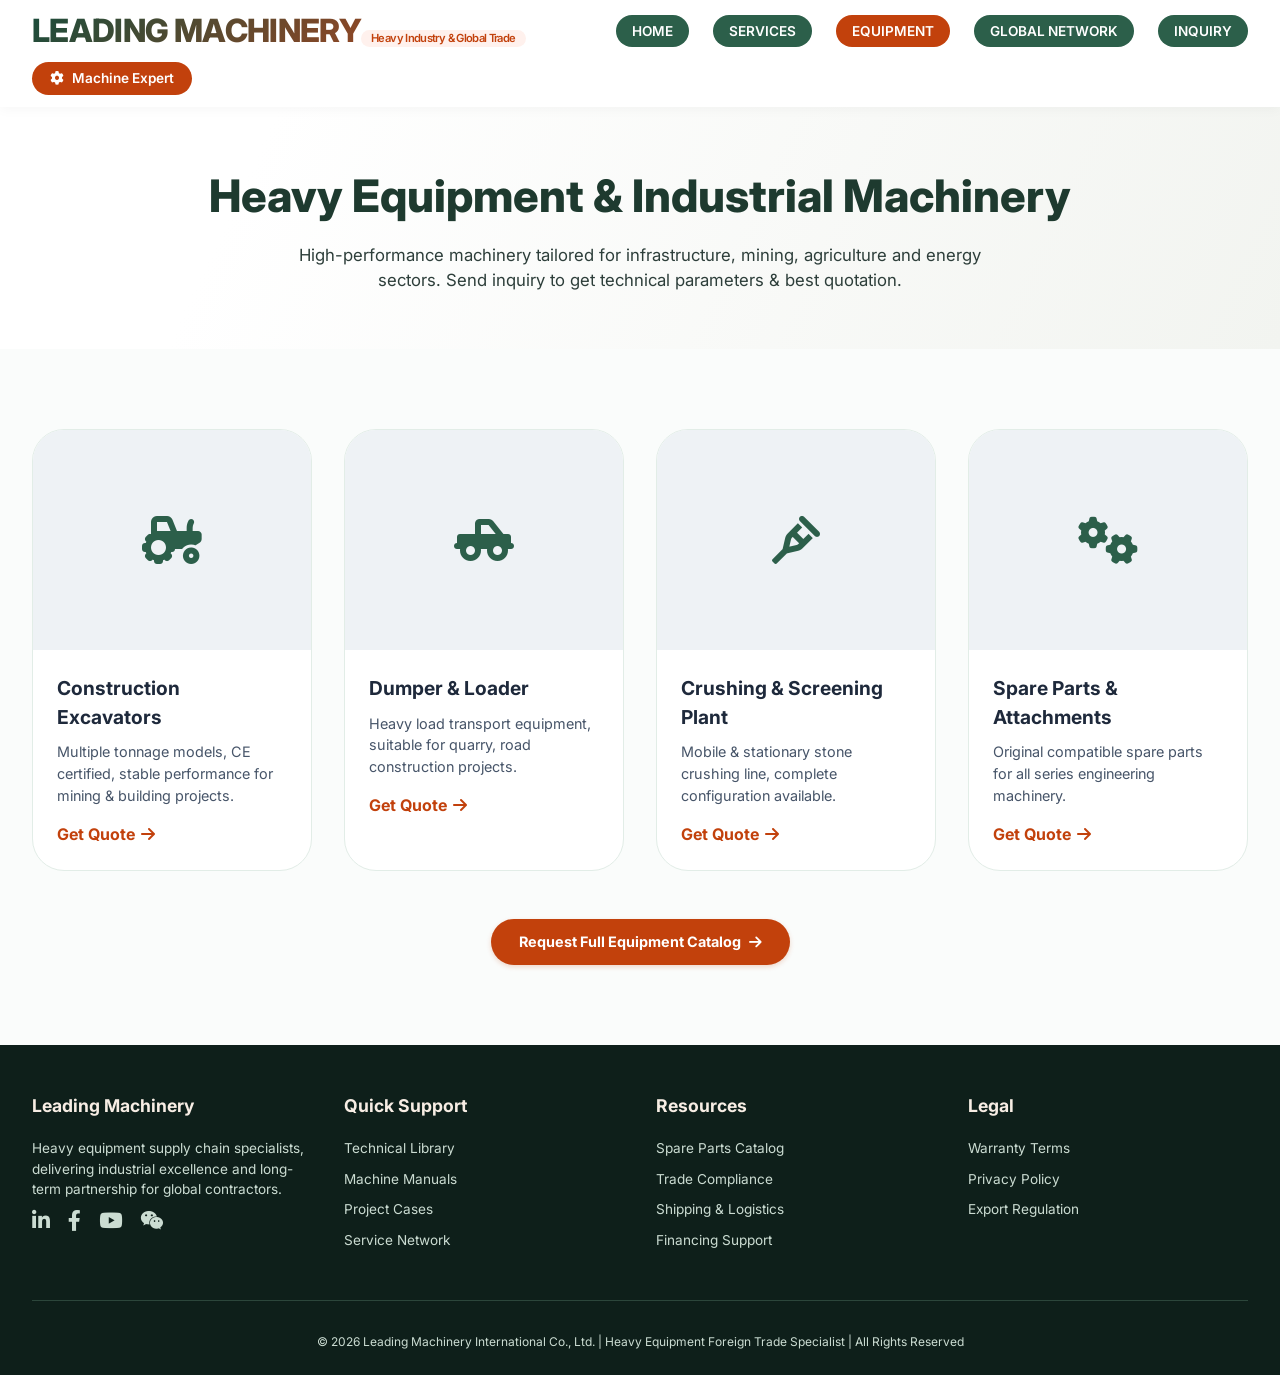
==== products.html @ ca7a657d "Add files via upload This is the draft version of the product page" ====
<!DOCTYPE html>
<html lang="en-US">
<head>
    <meta charset="UTF-8">
    <meta name="viewport" content="width=device-width, initial-scale=1.0, viewport-fit=cover, user-scalable=yes">
    <title>All Equipment | Leading Machinery</title>
    <link rel="preconnect" href="https://fonts.googleapis.com">
    <link rel="preconnect" href="https://fonts.gstatic.com" crossorigin>
    <link href="https://fonts.googleapis.com/css2?family=Inter:opsz,wght@14..32,300;14..32,400;14..32,500;14..32,600;14..32,700;14..32,800&display=swap" rel="stylesheet">
    <link rel="stylesheet" href="https://cdnjs.cloudflare.com/ajax/libs/font-awesome/6.0.0-beta3/css/all.min.css">
    <style>
        * {
            margin: 0;
            padding: 0;
            box-sizing: border-box;
        }

        html {
            -webkit-tap-highlight-color: transparent;
            scroll-behavior: smooth;
            scroll-padding-top: 85px;
        }

        body {
            font-family: 'Inter', system-ui, -apple-system, 'Segoe UI', Roboto, Helvetica, Arial, sans-serif;
            background-color: #fafcfb;
            color: #1e293b;
            line-height: 1.5;
            overflow-x: hidden;
        }

        img {
            max-width: 100%;
            height: auto;
            display: block;
        }

        .container {
            width: 100%;
            max-width: 1280px;
            margin-left: auto;
            margin-right: auto;
            padding-left: clamp(1rem, 5vw, 2rem);
            padding-right: clamp(1rem, 5vw, 2rem);
        }

        /* 导航栏样式和首页完全统一 */
        .navbar {
            background-color: #ffffff;
            box-shadow: 0 2px 12px rgba(0, 0, 0, 0.04);
            position: sticky;
            top: 0;
            z-index: 1000;
            padding: 12px 0;
        }
        
        .nav-flex {
            display: flex;
            align-items: center;
            justify-content: space-between;
            flex-wrap: wrap;
            gap: 12px;
        }
        
        .logo h1 {
            font-size: clamp(1.4rem, 6vw, 2rem);
            font-weight: 800;
            letter-spacing: -0.02em;
            background: linear-gradient(135deg, #1a4c3b, #c4451c);
            -webkit-background-clip: text;
            background-clip: text;
            color: transparent;
            line-height: 1.2;
        }
        
        .logo span {
            font-size: 0.7rem;
            font-weight: 600;
            color: #c2410c;
            background: #fff1ed;
            display: inline-block;
            padding: 2px 10px;
            border-radius: 40px;
            margin-top: 6px;
        }
        
        .nav-links {
            display: flex;
            flex-wrap: wrap;
            gap: clamp(0.6rem, 3vw, 1.5rem);
            list-style: none;
            align-items: center;
        }
        
        .nav-links a {
            text-decoration: none;
            font-weight: 600;
            font-size: 0.85rem;
            white-space: nowrap;
            background-color: #2c5f4a;
            color: white;
            padding: 6px 16px;
            border-radius: 40px;
            display: inline-flex;
            align-items: center;
            gap: 6px;
            transition: all 0.2s ease;
        }
        
        .nav-links a:hover {
            background-color: #c2410c;
            transform: translateY(-2px);
        }
        
        .contact-btn {
            background-color: #c2410c;
            color: white;
            padding: 6px 18px;
            border-radius: 40px;
            text-decoration: none;
            font-weight: 600;
            font-size: 0.85rem;
            transition: all 0.2s;
            display: inline-flex;
            align-items: center;
            gap: 8px;
            white-space: nowrap;
        }
        
        .contact-btn:hover {
            background-color: #9a3412;
            transform: translateY(-2px);
        }

        /* 产品页面头部banner */
        .page-banner {
            background: linear-gradient(115deg, #ffffff 20%, #f2f4f0 100%);
            padding: clamp(2rem, 8vw, 3.5rem) 0;
            text-align: center;
        }
        .page-banner h1 {
            font-size: clamp(1.8rem, 6vw, 2.8rem);
            color: #1e3a2f;
            margin-bottom: 0.8rem;
            font-weight: 800;
        }
        .page-banner p {
            max-width: 700px;
            margin: 0 auto;
            color:#2d3e3a;
            font-size: clamp(0.95rem,3vw,1.05rem);
        }

        /* 产品卡片区域 */
        .product-list {
            padding: clamp(3rem, 8vw, 5rem) 0;
        }
        .product-grid {
            display: grid;
            grid-template-columns: repeat(auto-fit, minmax(280px, 1fr));
            gap: 2rem;
        }
        .product-card {
            background:#fff;
            border-radius:32px;
            overflow:hidden;
            border:1px solid #e2ede7;
            transition:0.25s;
        }
        .product-card:hover {
            transform: translateY(-6px);
            box-shadow:0 20px 30px -10px rgba(0,0,0,0.12);
        }
        .product-img-box {
            height:220px;
            background:#eef2f5;
            display:flex;
            align-items:center;
            justify-content:center;
        }
        .product-info {
            padding:1.5rem;
        }
        .product-info h3 {
            font-size:1.2rem;
            margin-bottom:0.6rem;
            font-weight:700;
        }
        .product-info p {
            color:#475569;
            font-size:0.9rem;
            margin-bottom:1rem;
        }
        .product-info a {
            color:#c2410c;
            font-weight:700;
            text-decoration:none;
            display:inline-flex;
            align-items:center;
            gap:6px;
        }

        /* 通用按钮样式 */
        .btn-primary, .btn-outline {
            display: inline-flex;
            align-items: center;
            gap: 8px;
            padding: 12px 28px;
            border-radius: 60px;
            font-weight: 700;
            text-decoration: none;
            transition: all 0.2s ease;
            font-size: 0.9rem;
            cursor: pointer;
        }
        .btn-primary {
            background-color: #c2410c;
            color: white;
            border: none;
            box-shadow: 0 2px 5px rgba(194,65,12,0.2);
        }
        .btn-primary:hover {
            background-color: #9a3412;
            transform: translateY(-2px);
            box-shadow: 0 10px 20px -8px rgba(194,65,12,0.35);
        }

        /* 页脚样式 */
        .footer {
            background-color: #0e1f1a;
            color: #cbdcd2;
            padding: 3rem 0 1.5rem;
        }
        .footer-grid {
            display: grid;
            grid-template-columns: repeat(auto-fit, minmax(170px, 1fr));
            gap: 2rem;
            margin-bottom: 2.5rem;
        }
        .footer-col h4 {
            color: #f7ede4;
            margin-bottom: 1.2rem;
            font-size: 1.1rem;
        }
        .footer-col ul {
            list-style: none;
        }
        .footer-col li, .footer-col p {
            margin-bottom: 10px;
            font-size: 0.85rem;
        }
        .footer-col a {
            color: #cbdcd2;
            text-decoration: none;
            transition: 0.2s;
        }
        .footer-col a:hover {
            color: #dd884b;
        }
        .social-icons i {
            font-size: 1.3rem;
            margin-right: 18px;
            transition: 0.2s;
            cursor: pointer;
        }
        .social-icons i:hover {
            color: #dd7a3a;
            transform: translateY(-2px);
        }
        .copyright {
            text-align: center;
            padding-top: 2rem;
            border-top: 1px solid #2c463b;
            font-size: 0.75rem;
        }

        /* 移动端适配 */
        @media (max-width: 768px) {
            .nav-flex {
                flex-direction: column;
                text-align: center;
            }
            .nav-links {
                justify-content: center;
            }
            .contact-btn {
                margin-top: 6px;
            }
            html {
                scroll-padding-top: 130px;
            }
        }
    </style>
</head>
<body>

<nav class="navbar">
    <div class="container nav-flex">
        <div class="logo">
            <h1>LEADING MACHINERY<span>Heavy Industry & Global Trade</span></h1>
        </div>
        <ul class="nav-links">
            <li><a href="index.html">HOME</a></li>
            <li><a href="index.html#services">SERVICES</a></li>
            <li><a href="products.html" style="background:#c2410c;">EQUIPMENT</a></li>
            <li><a href="index.html#global">GLOBAL NETWORK</a></li>
            <li><a href="index.html#contact-form">INQUIRY</a></li>
        </ul>
        <a href="index.html#contact-form" class="contact-btn"><i class="fas fa-gear"></i> Machine Expert</a>
    </div>
</nav>

<section class="page-banner">
    <div class="container">
        <h1>Heavy Equipment & Industrial Machinery</h1>
        <p>High-performance machinery tailored for infrastructure, mining, agriculture and energy sectors. Send inquiry to get technical parameters & best quotation.</p>
    </div>
</section>

<section class="product-list">
    <div class="container">
        <div class="product-grid">
            <!-- 产品卡片，后续自行替换图片、名称 -->
            <div class="product-card">
                <div class="product-img-box">
                    <i class="fas fa-tractor" style="font-size:48px;color:#2c5f4a;"></i>
                </div>
                <div class="product-info">
                    <h3>Construction Excavators</h3>
                    <p>Multiple tonnage models, CE certified, stable performance for mining & building projects.</p>
                    <a href="index.html#contact-form">Get Quote <i class="fas fa-arrow-right"></i></a>
                </div>
            </div>
            <div class="product-card">
                <div class="product-img-box">
                    <i class="fas fa-truck-pickup" style="font-size:48px;color:#2c5f4a;"></i>
                </div>
                <div class="product-info">
                    <h3>Dumper & Loader</h3>
                    <p>Heavy load transport equipment, suitable for quarry, road construction projects.</p>
                    <a href="index.html#contact-form">Get Quote <i class="fas fa-arrow-right"></i></a>
                </div>
            </div>
            <div class="product-card">
                <div class="product-img-box">
                    <i class="fas fa-crutch" style="font-size:48px;color:#2c5f4a;"></i>
                </div>
                <div class="product-info">
                    <h3>Crushing & Screening Plant</h3>
                    <p>Mobile & stationary stone crushing line, complete configuration available.</p>
                    <a href="index.html#contact-form">Get Quote <i class="fas fa-arrow-right"></i></a>
                </div>
            </div>
            <div class="product-card">
                <div class="product-img-box">
                    <i class="fas fa-gears" style="font-size:48px;color:#2c5f4a;"></i>
                </div>
                <div class="product-info">
                    <h3>Spare Parts & Attachments</h3>
                    <p>Original compatible spare parts for all series engineering machinery.</p>
                    <a href="index.html#contact-form">Get Quote <i class="fas fa-arrow-right"></i></a>
                </div>
            </div>
        </div>
        <div style="text-align:center;margin-top:3rem;">
            <a href="index.html#contact-form" class="btn-primary">Request Full Equipment Catalog <i class="fas fa-arrow-right"></i></a>
        </div>
    </div>
</section>

<footer class="footer">
    <div class="container">
        <div class="footer-grid">
            <div class="footer-col"><h4>Leading Machinery</h4><p>Heavy equipment supply chain specialists, delivering industrial excellence and long-term partnership for global contractors.</p><div class="social-icons"><i class="fab fa-linkedin-in"></i><i class="fab fa-facebook-f"></i><i class="fab fa-youtube"></i><i class="fab fa-weixin"></i></div></div>
            <div class="footer-col"><h4>Quick Support</h4><ul><li><a href="#">Technical Library</a></li><li><a href="#">Machine Manuals</a></li><li><a href="#">Project Cases</a></li><li><a href="#">Service Network</a></li></ul></div>
            <div class="footer-col"><h4>Resources</h4><ul><li><a href="#">Spare Parts Catalog</a></li><li><a href="#">Trade Compliance</a></li><li><a href="#">Shipping & Logistics</a></li><li><a href="#">Financing Support</a></li></ul></div>
            <div class="footer-col"><h4>Legal</h4><ul><li><a href="#">Warranty Terms</a></li><li><a href="#">Privacy Policy</a></li><li><a href="#">Export Regulation</a></li></ul></div>
        </div>
        <div class="copyright"><p>© 2026 Leading Machinery International Co., Ltd. | Heavy Equipment Foreign Trade Specialist | All Rights Reserved</p></div>
    </div>
</footer>

<script>
    // 页面内平滑滚动
    document.querySelectorAll('a[href^="#"]').forEach(anchor => {
        anchor.addEventListener('click', function(e) {
            const href = this.getAttribute('href');
            if(href !== '#'){
                const target = document.querySelector(href);
                if(target) {
                    e.preventDefault();
                    const navHeight = document.querySelector('.navbar').offsetHeight || 80;
                    window.scrollTo({
                        top: target.getBoundingClientRect().top + window.scrollY - navHeight - 12,
                        behavior: 'smooth'
                    });
                }
            }
        })
    })
</script>
</body>
</html>
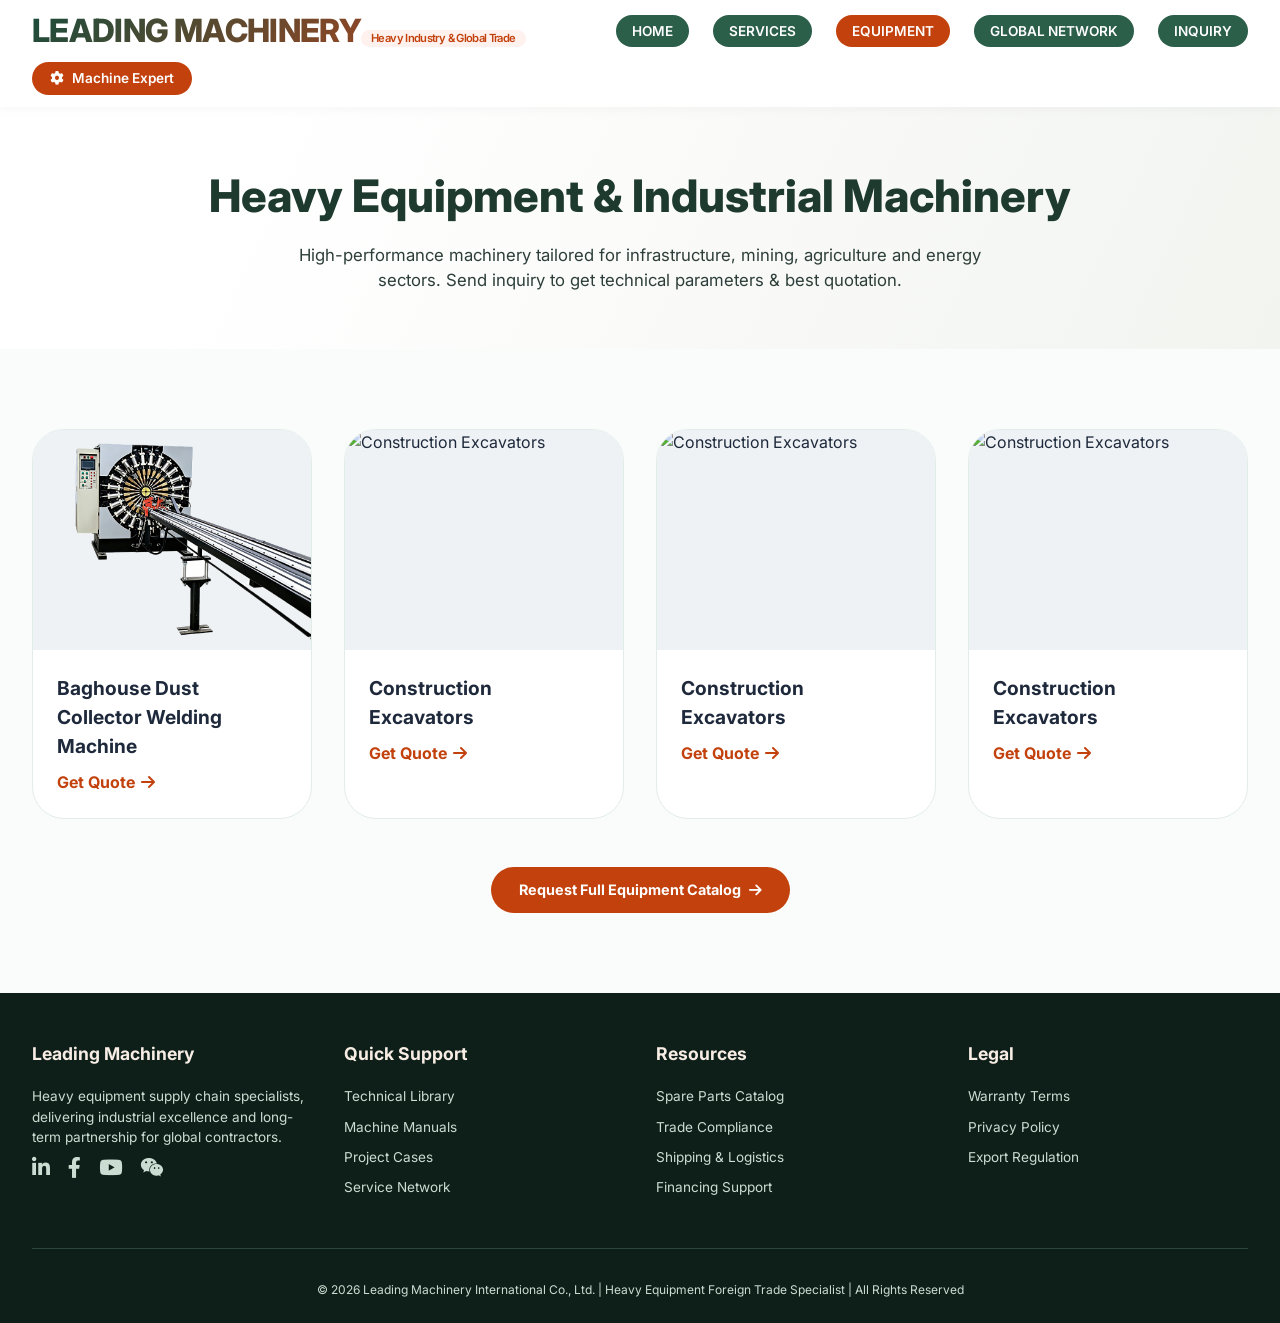
==== commit 61986687: "Add files via upload update the product page, include the product card and the image." ====
--- a/products.html
+++ b/products.html
@@ -44,7 +44,7 @@
             padding-right: clamp(1rem, 5vw, 2rem);
         }
 
-        /* 导航栏样式和首页完全统一 */
+        /* 导航栏样式 */
         .navbar {
             background-color: #ffffff;
             box-shadow: 0 2px 12px rgba(0, 0, 0, 0.04);
@@ -132,7 +132,7 @@
             transform: translateY(-2px);
         }
 
-        /* 产品页面头部banner */
+        /* 页面头部banner */
         .page-banner {
             background: linear-gradient(115deg, #ffffff 20%, #f2f4f0 100%);
             padding: clamp(2rem, 8vw, 3.5rem) 0;
@@ -177,6 +177,16 @@
             display:flex;
             align-items:center;
             justify-content:center;
+            cursor: pointer;
+        }
+        .product-img-box img {
+            width:100%;
+            height:100%;
+            object-fit:cover;
+            transition: transform 0.3s;
+        }
+        .product-img-box:hover img {
+            transform: scale(1.03);
         }
         .product-info {
             padding:1.5rem;
@@ -200,8 +210,80 @@
             gap:6px;
         }
 
-        /* 通用按钮样式 */
-        .btn-primary, .btn-outline {
+        /* ========== 【修复后的弹窗样式】 ========== */
+        .modal-overlay {
+            position: fixed;
+            inset: 0;
+            background: rgba(0,0,0,0.75);
+            z-index: 9999;
+            display: none;
+            align-items: center;
+            justify-content: center;
+            padding: 1rem;
+        }
+        .modal-overlay.active {
+            display: flex;
+        }
+        .modal-box {
+            background: #fff;
+            border-radius: 24px;
+            max-width: 900px;
+            width: 100%;
+            max-height: 90vh;
+            overflow-y: auto; /* 整个弹窗滚动，不再局部限制图片高度 */
+            display: grid;
+            grid-template-columns: 1fr 1fr;
+            position: relative;
+        }
+        @media (max-width:768px){
+            .modal-box {
+                grid-template-columns: 1fr;
+            }
+        }
+        .modal-img-wrap {
+            background-color: #f3f4f6;
+            display: flex;
+            align-items: center;
+            justify-content: center;
+            padding: 1rem;
+        }
+        .modal-img-wrap img {
+            max-width: 100%;
+            max-height: 70vh;
+            width: auto;
+            height: auto;
+            object-fit: contain; /* 核心：完整展示图片，不裁切 */
+        }
+        .modal-content-wrap {
+            padding: 2rem;
+        }
+        .modal-close {
+            position: absolute;
+            top: 1rem;
+            right: 1rem;
+            width: 36px;
+            height:36px;
+            border-radius:50%;
+            background:#fff;
+            border:none;
+            font-size:18px;
+            cursor:pointer;
+            display:flex;
+            align-items:center;
+            justify-content:center;
+            z-index: 2;
+            box-shadow: 0 2px 8px rgba(0,0,0,0.15);
+        }
+        .modal-content-wrap h2 {
+            margin-bottom: 1rem;
+            color:#1e293b;
+        }
+        .modal-content-wrap .desc-text {
+            color:#475569;
+            line-height:1.7;
+            margin-bottom:1.5rem;
+        }
+        .btn-primary {
             display: inline-flex;
             align-items: center;
             gap: 8px;
@@ -212,17 +294,12 @@
             transition: all 0.2s ease;
             font-size: 0.9rem;
             cursor: pointer;
-        }
-        .btn-primary {
             background-color: #c2410c;
             color: white;
             border: none;
-            box-shadow: 0 2px 5px rgba(194,65,12,0.2);
         }
         .btn-primary:hover {
             background-color: #9a3412;
-            transform: translateY(-2px);
-            box-shadow: 0 10px 20px -8px rgba(194,65,12,0.35);
         }
 
         /* 页脚样式 */
@@ -320,53 +397,82 @@
 <section class="product-list">
     <div class="container">
         <div class="product-grid">
-            <!-- 产品卡片，后续自行替换图片、名称 -->
-            <div class="product-card">
+            <!-- 产品卡片1 -->
+            <div class="product-card"
+                 data-img="./image/weldingmachine/BaghouseDustCollectorWeldingMachine.png"
+                 data-title="Baghouse Dust Collector Welding Machine"
+                 data-desc="This bag cage welding machine is designed for producing filter bag cages used in dust collection systems. It completes cage body, end cap, and bottom cap welding in one operation, boosting efficiency and reducing labor costs. The system features auto re-welding: it detects abnormal spots and attempts repair. If failed, an alarm alerts the operator. A material selection function adjusts current waveforms for different steel types. The rigid steel frame and linear guide rails ensure excellent cage straightness. Ring spacing is adjustable for up to 54 support rings. The touchscreen supports multiple languages, and selectable simultaneous or time-sharing modes adapt to different power conditions.">
                 <div class="product-img-box">
-                    <i class="fas fa-tractor" style="font-size:48px;color:#2c5f4a;"></i>
+                    <img src="./image/weldingmachine/BaghouseDustCollectorWeldingMachine.png" alt="Baghouse Dust Collector Welding Machine">
+                </div>
+                <div class="product-info">
+                    <h3>Baghouse Dust Collector Welding Machine</h3>
+                    <a href="index.html#contact-form">Get Quote <i class="fas fa-arrow-right"></i></a>
+                </div>
+            </div>
+
+            <!-- 产品卡片2 -->
+            <div class="product-card"
+                 data-img="images/excavator.jpg"
+                 data-title="Construction Excavators"
+                 data-desc="Multiple tonnage models, CE certified, stable performance for mining & building projects. Suitable for earthmoving, road construction, quarry work and urban engineering.">
+                <div class="product-img-box">
+                    <img src="images/excavator.jpg" alt="Construction Excavators">
                 </div>
                 <div class="product-info">
                     <h3>Construction Excavators</h3>
-                    <p>Multiple tonnage models, CE certified, stable performance for mining & building projects.</p>
                     <a href="index.html#contact-form">Get Quote <i class="fas fa-arrow-right"></i></a>
                 </div>
             </div>
-            <div class="product-card">
+
+            <!-- 其余卡片你照上面格式复制，补齐data-img / data-title / data-desc -->
+            <div class="product-card"
+                 data-img="images/excavator.jpg"
+                 data-title="Construction Excavators"
+                 data-desc="Multiple tonnage models, CE certified, stable performance for mining & building projects. Suitable for earthmoving, road construction, quarry work and urban engineering.">
                 <div class="product-img-box">
-                    <i class="fas fa-truck-pickup" style="font-size:48px;color:#2c5f4a;"></i>
+                    <img src="images/excavator.jpg" alt="Construction Excavators">
                 </div>
                 <div class="product-info">
-                    <h3>Dumper & Loader</h3>
-                    <p>Heavy load transport equipment, suitable for quarry, road construction projects.</p>
+                    <h3>Construction Excavators</h3>
                     <a href="index.html#contact-form">Get Quote <i class="fas fa-arrow-right"></i></a>
                 </div>
             </div>
-            <div class="product-card">
+
+            <div class="product-card"
+                 data-img="images/excavator.jpg"
+                 data-title="Construction Excavators"
+                 data-desc="Multiple tonnage models, CE certified, stable performance for mining & building projects. Suitable for earthmoving, road construction, quarry work and urban engineering.">
                 <div class="product-img-box">
-                    <i class="fas fa-crutch" style="font-size:48px;color:#2c5f4a;"></i>
+                    <img src="images/excavator.jpg" alt="Construction Excavators">
                 </div>
                 <div class="product-info">
-                    <h3>Crushing & Screening Plant</h3>
-                    <p>Mobile & stationary stone crushing line, complete configuration available.</p>
+                    <h3>Construction Excavators</h3>
                     <a href="index.html#contact-form">Get Quote <i class="fas fa-arrow-right"></i></a>
                 </div>
             </div>
-            <div class="product-card">
-                <div class="product-img-box">
-                    <i class="fas fa-gears" style="font-size:48px;color:#2c5f4a;"></i>
-                </div>
-                <div class="product-info">
-                    <h3>Spare Parts & Attachments</h3>
-                    <p>Original compatible spare parts for all series engineering machinery.</p>
-                    <a href="index.html#contact-form">Get Quote <i class="fas fa-arrow-right"></i></a>
-                </div>
-            </div>
+
         </div>
         <div style="text-align:center;margin-top:3rem;">
             <a href="index.html#contact-form" class="btn-primary">Request Full Equipment Catalog <i class="fas fa-arrow-right"></i></a>
         </div>
     </div>
 </section>
+
+<!-- 弹窗模块 -->
+<div class="modal-overlay" id="productModal">
+    <div class="modal-box">
+        <button class="modal-close" id="closeModal"><i class="fas fa-times"></i></button>
+        <div class="modal-img-wrap">
+            <img id="modalImage" src="" alt="">
+        </div>
+        <div class="modal-content-wrap">
+            <h2 id="modalTitle"></h2>
+            <div class="desc-text" id="modalDesc"></div>
+            <a href="index.html#contact-form" class="btn-primary">Get Quote <i class="fas fa-arrow-right"></i></a>
+        </div>
+    </div>
+</div>
 
 <footer class="footer">
     <div class="container">
@@ -381,23 +487,55 @@
 </footer>
 
 <script>
-    // 页面内平滑滚动
-    document.querySelectorAll('a[href^="#"]').forEach(anchor => {
-        anchor.addEventListener('click', function(e) {
-            const href = this.getAttribute('href');
-            if(href !== '#'){
-                const target = document.querySelector(href);
-                if(target) {
-                    e.preventDefault();
-                    const navHeight = document.querySelector('.navbar').offsetHeight || 80;
-                    window.scrollTo({
-                        top: target.getBoundingClientRect().top + window.scrollY - navHeight - 12,
-                        behavior: 'smooth'
-                    });
-                }
+// 弹窗逻辑
+const modal = document.getElementById('productModal');
+const modalImg = document.getElementById('modalImage');
+const modalTitle = document.getElementById('modalTitle');
+const modalDesc = document.getElementById('modalDesc');
+const closeBtn = document.getElementById('closeModal');
+
+// 点击图片打开弹窗
+document.querySelectorAll('.product-img-box').forEach(box => {
+    box.addEventListener('click', function(){
+        const card = this.closest('.product-card');
+        modalImg.src = card.dataset.img;
+        modalTitle.textContent = card.dataset.title;
+        modalDesc.textContent = card.dataset.desc;
+        modal.classList.add('active');
+        document.body.style.overflow = 'hidden';
+    })
+})
+
+// 关闭弹窗
+function closeModalFunc(){
+    modal.classList.remove('active');
+    document.body.style.overflow = '';
+}
+closeBtn.addEventListener('click', closeModalFunc);
+modal.addEventListener('click', function(e){
+    if(e.target === modal){
+        closeModalFunc();
+    }
+})
+
+// 页面内平滑滚动
+document.querySelectorAll('a[href^="#"]').forEach(anchor => {
+    anchor.addEventListener('click', function(e) {
+        const href = this.getAttribute('href');
+        if(href !== '#'){
+            const target = document.querySelector(href);
+            if(target) {
+                e.preventDefault();
+                const navHeight = document.querySelector('.navbar').offsetHeight || 80;
+                window.scrollTo({
+                    top: target.getBoundingClientRect().top + window.scrollY - navHeight - 12,
+                    behavior: 'smooth'
+                });
             }
-        })
+        }
     })
+})
 </script>
+
 </body>
 </html>
